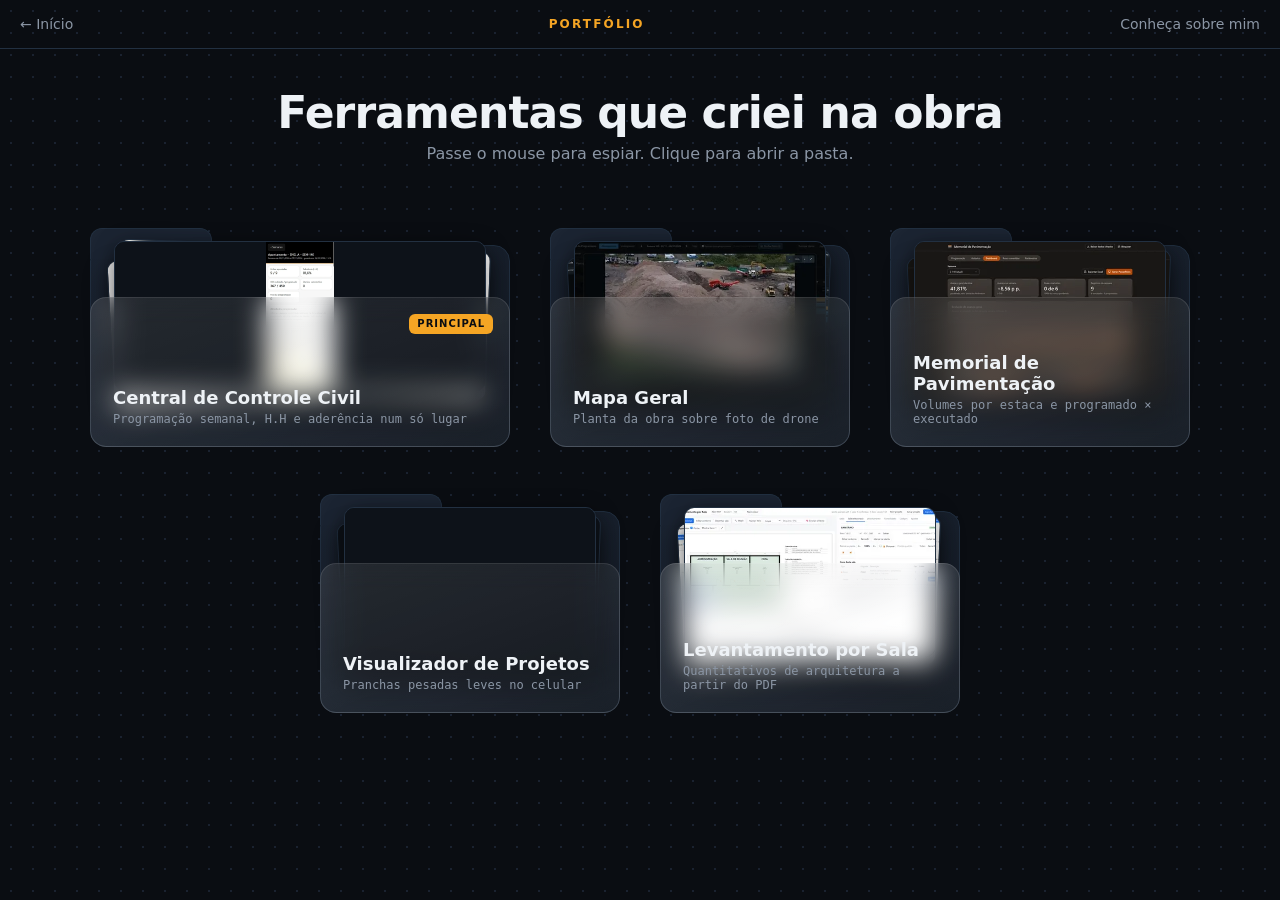
==== portfolio.html @ d6983f3d "feat: site do portfólio" ====
<!DOCTYPE html>
<html lang="pt-BR">
<head>
<meta charset="utf-8">
<meta http-equiv="Content-Security-Policy" content="default-src 'self'; script-src 'self'; style-src 'self'; img-src 'self' data:; object-src 'none'; base-uri 'none'; form-action 'none'">
<meta name="viewport" content="width=device-width, initial-scale=1">
<title>Portfólio · Luiz Costa</title>
<meta name="description" content="Ferramentas que Luiz Costa criou na obra: Central de Controle Civil, Mapa Geral, Memorial de Pavimentação e mais.">
<meta property="og:image" content="img/og.jpg">
<meta property="og:image:width" content="1200">
<meta property="og:image:height" content="630">
<link rel="icon" href="favicon.svg" type="image/svg+xml">
<link rel="stylesheet" href="css/base.css">
<link rel="stylesheet" href="css/portfolio.css">
</head>
<body>
<header class="top"><a href="index.html">← Início</a><span class="k">Portfólio</span><a href="sobre.html">Conheça sobre mim</a></header>
<main>
  <section class="intro">
    <h1>Ferramentas que criei na obra</h1>
    <p>Passe o mouse para espiar. Clique para abrir a pasta.</p>
  </section>
  <div class="grid" id="grid"></div>
</main>

<div class="open" id="open" role="dialog" aria-modal="true" aria-labelledby="ot">
  <div class="wrap">
    <button type="button" class="close" id="fechar">Fechar ✕</button>
    <div class="fan" id="fan" role="group" aria-roledescription="carrossel"></div>
    <div class="nav"><button type="button" id="prev" aria-label="Imagem anterior">‹</button><div class="cap" aria-live="polite" id="cap"></div><button type="button" id="next" aria-label="Próxima imagem">›</button></div>
    <div class="feats" id="feats"></div>
    <p class="credito" id="credito"></p>
  </div>
</div>

<script type="module" src="js/pastas.js"></script>
</body>
</html>
---- css/base.css ----
:root{--bg:#0a0d12;--fg:#eef2f6;--mut:#8b96a5;--card:#121821;--line:#223041;--acc:#f5a524}
*{box-sizing:border-box;margin:0}
body{background:var(--bg);color:var(--fg);font-family:"Segoe UI",system-ui,sans-serif}
a{color:inherit}
.k{font:600 12px/1 system-ui;letter-spacing:.18em;color:var(--acc);text-transform:uppercase}
a:focus-visible,button:focus-visible{outline:2px solid var(--acc);outline-offset:3px}
.top{display:flex;align-items:center;justify-content:space-between;gap:16px;padding:16px 20px;border-bottom:1px solid var(--line)}
.top a{text-decoration:none;color:var(--mut);font-size:14px}
.top a:hover{color:var(--fg)}
@media (prefers-reduced-motion:reduce){*,*::before,*::after{animation:none!important;transition:none!important;scroll-behavior:auto!important}}
---- css/portfolio.css ----
body{min-height:100vh;background-image:radial-gradient(#1a2230 1px,transparent 1px);background-size:22px 22px}
h1{font-size:clamp(28px,4vw,44px);letter-spacing:-.02em;margin:8px 0 6px}
.intro{text-align:center;padding:30px 20px 34px}
.intro p{color:var(--mut)}
.grid{display:flex;flex-wrap:wrap;gap:46px 40px;justify-content:center;padding:30px 32px 80px;max-width:1300px;margin:auto}

/* pasta */
.folder{position:relative;width:300px;max-width:100%;height:220px;cursor:pointer;perspective:900px;border:0;background:none;color:inherit;font:inherit;text-align:left;padding:0;display:block;
        opacity:0;transform:translateY(24px);animation:rise .7s cubic-bezier(.2,.7,.2,1) forwards}
@keyframes rise{to{opacity:1;transform:none}}
.folder.big{width:420px}
.back{position:absolute;inset:18px 0 0 0;border-radius:16px;background:linear-gradient(160deg,#1c2533,#121821);border:1px solid var(--line)}
.back::before{content:"";position:absolute;left:-1px;top:-18px;width:120px;height:30px;border-radius:12px 12px 0 0;background:#1c2533;border:1px solid var(--line);border-bottom:0}
.file{position:absolute;left:24px;right:24px;top:30px;height:150px;border-radius:10px;background:var(--card);border:1px solid var(--line);overflow:hidden;
      transition:transform .55s cubic-bezier(.2,.8,.2,1);transform-origin:50% 100%;box-shadow:0 8px 24px rgba(0,0,0,.4)}
.file img,.shot img{width:100%;height:100%;display:block;object-fit:cover;object-position:top}
.file img.ret,.shot img.ret{object-fit:contain;object-position:center;background:#0d1219}
.folder>:nth-child(2){transform:translateY(-6px) rotate(-3deg)}
.folder>:nth-child(3){transform:translateY(-12px) rotate(2deg)}
.folder>:nth-child(4){transform:translateY(-16px)}
.front{position:absolute;left:0;right:0;bottom:0;height:150px;border-radius:16px;padding:20px 22px;
       background:linear-gradient(160deg,rgba(255,255,255,.10),rgba(255,255,255,.03));backdrop-filter:blur(14px);-webkit-backdrop-filter:blur(14px);
       border:1px solid rgba(255,255,255,.12);display:flex;flex-direction:column;justify-content:flex-end;
       transform-origin:50% 100%;transition:transform .5s cubic-bezier(.2,.8,.2,1)}
.front b{font-size:18px;font-weight:600}
.front small{color:var(--mut);font:12px ui-monospace,Consolas,monospace;margin-top:4px}
.front .tag{position:absolute;top:16px;right:16px;font:600 10px/1 system-ui;letter-spacing:.1em;color:var(--bg);background:var(--acc);padding:5px 8px;border-radius:6px}
.folder:hover .front,.folder:focus-visible .front{transform:rotateX(-14deg)}
.folder:hover>:nth-child(2),.folder:focus-visible>:nth-child(2){transform:translate(-26px,-44px) rotate(-9deg)}
.folder:hover>:nth-child(3),.folder:focus-visible>:nth-child(3){transform:translate(0,-56px) rotate(1deg)}
.folder:hover>:nth-child(4),.folder:focus-visible>:nth-child(4){transform:translate(26px,-40px) rotate(8deg)}
.folder:focus-visible{outline:2px solid var(--acc);outline-offset:8px;border-radius:16px}

/* pasta aberta (sem blur em tela cheia) */
.open{position:fixed;inset:0;z-index:5;background:rgba(6,8,12,.94);overflow:auto;overflow-x:hidden;overscroll-behavior:contain;display:none;opacity:0;transition:opacity .25s}
.open.on{opacity:1;display:block}
.open .wrap{max-width:1100px;margin:auto;padding:28px 28px 60px}
.open .close{position:sticky;top:0;z-index:30;float:right;background:var(--card);color:var(--fg);border:1px solid var(--line);border-radius:8px;padding:8px 14px;cursor:pointer;font:inherit}
.fan{position:relative;height:520px;margin-top:20px;perspective:1300px;touch-action:pan-y;cursor:grab;user-select:none}
.fan.drag{cursor:grabbing}
.fan .shot{position:absolute;left:50%;bottom:160px;width:min(540px,72vw);aspect-ratio:300/173;border-radius:12px;overflow:hidden;background:var(--card);border:1px solid var(--line);
           box-shadow:0 18px 40px rgba(0,0,0,.5);transform:translate(-50%,140px) scale(.5);opacity:0;will-change:transform,opacity;
           transition:transform .7s cubic-bezier(.22,1,.36,1),opacity .35s ease-out}
.fan.drag .shot{transition:none}
.shot img{pointer-events:none}
.nav{display:flex;align-items:center;justify-content:center;gap:16px;margin-top:18px}
.nav button{width:40px;height:40px;border-radius:50%;border:1px solid var(--line);background:var(--card);color:var(--fg);cursor:pointer;font-size:18px}
.nav button:disabled{opacity:.3;cursor:default}
.cap{min-width:min(260px,60vw);text-align:center}
.cap b{display:block;font-size:15px}
.cap small{color:var(--mut);font:12px ui-monospace,Consolas,monospace}
.fan .fback{position:absolute;left:50%;bottom:0;transform:translateX(-50%);width:min(680px,90vw);height:calc(202px/var(--k,1));opacity:0;
            border-radius:calc(16px/var(--k,1));background:linear-gradient(160deg,#1c2533,#121821);border:calc(1px/var(--k,1)) solid var(--line)}
.fan .fback::before{content:"";position:absolute;left:calc(-1px/var(--k,1));top:calc(-18px/var(--k,1));width:calc(120px/var(--k,1));height:calc(30px/var(--k,1));
            border-radius:calc(12px/var(--k,1)) calc(12px/var(--k,1)) 0 0;background:#1c2533;border:inherit;border-bottom:0}
.fan .lip{position:absolute;left:50%;bottom:0;transform:translateX(-50%);width:min(680px,90vw);height:120px;pointer-events:none;border-radius:18px;z-index:3;
          background:linear-gradient(160deg,#252e3b,#171d27);border:1px solid rgba(255,255,255,.14);
          display:flex;flex-direction:column;justify-content:center;padding:0 30px}
.lip b{font-size:26px}
.lip span{color:var(--mut);margin-top:6px}
.feats{display:grid;grid-template-columns:repeat(auto-fit,minmax(min(240px,100%),1fr));gap:14px;margin-top:34px;opacity:0;transform:translateY(16px);transition:opacity .5s .4s,transform .5s .4s cubic-bezier(.22,1,.36,1)}
.open.on .feats{opacity:1;transform:none}
.feat{border:1px solid var(--line);background:var(--card);border-radius:12px;padding:16px 18px}
.feat b{display:block;margin-bottom:6px;font-size:15px}
.feat p{color:var(--mut);font-size:14px;line-height:1.45}
.feat i{display:inline-block;width:8px;height:8px;border-radius:2px;background:var(--acc);margin-right:8px}
.credito{margin-top:18px;color:var(--mut);font-size:12px}
.credito:empty{display:none}
@media (max-width:600px){.fan{height:430px}.lip b{font-size:20px}.lip{padding:0 18px}.folder.big{width:300px}}
@media (prefers-reduced-motion:reduce){.folder{opacity:1;transform:none}}
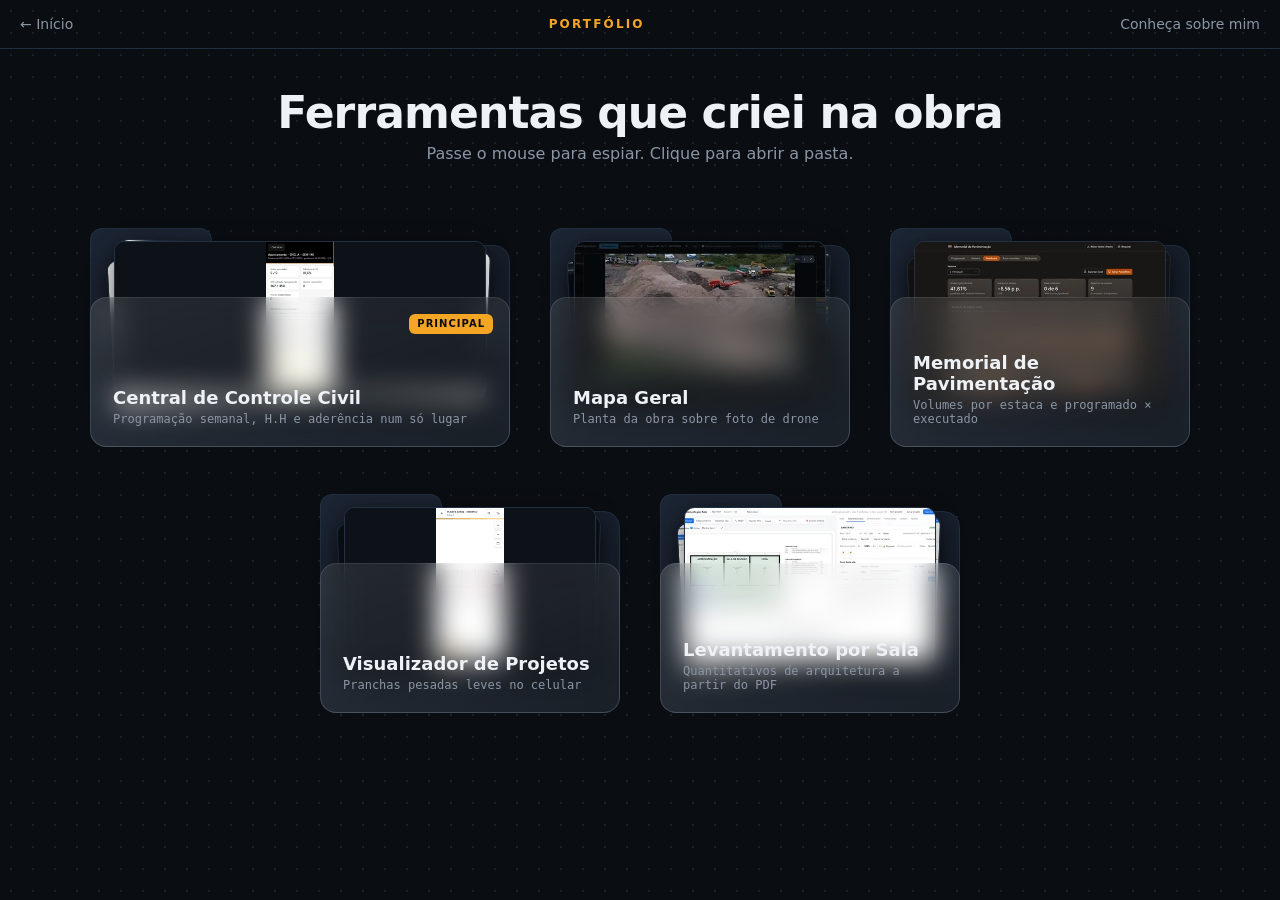
==== commit d2596564: "fix: auditorias de segurança, design e Lighthouse - og:image absoluto, og:url, og:locale e canonical" ====
--- a/portfolio.html
+++ b/portfolio.html
@@ -4,9 +4,16 @@
 <meta charset="utf-8">
 <meta http-equiv="Content-Security-Policy" content="default-src 'self'; script-src 'self'; style-src 'self'; img-src 'self' data:; object-src 'none'; base-uri 'none'; form-action 'none'">
 <meta name="viewport" content="width=device-width, initial-scale=1">
+<meta name="theme-color" content="#0a0d12">
 <title>Portfólio · Luiz Costa</title>
 <meta name="description" content="Ferramentas que Luiz Costa criou na obra: Central de Controle Civil, Mapa Geral, Memorial de Pavimentação e mais.">
-<meta property="og:image" content="img/og.jpg">
+<meta property="og:title" content="Portfólio · Luiz Costa">
+<meta property="og:description" content="Ferramentas que Luiz Costa criou na obra: Central de Controle Civil, Mapa Geral, Memorial de Pavimentação e mais.">
+<meta property="og:type" content="website">
+<meta property="og:url" content="https://luizcostaparker-creator.github.io/portfolio/portfolio.html">
+<meta property="og:locale" content="pt_BR">
+<link rel="canonical" href="https://luizcostaparker-creator.github.io/portfolio/portfolio.html">
+<meta property="og:image" content="https://luizcostaparker-creator.github.io/portfolio/img/og.jpg">
 <meta property="og:image:width" content="1200">
 <meta property="og:image:height" content="630">
 <link rel="icon" href="favicon.svg" type="image/svg+xml">
--- a/css/base.css
+++ b/css/base.css
@@ -1,4 +1,4 @@
-:root{--bg:#0a0d12;--fg:#eef2f6;--mut:#8b96a5;--card:#121821;--line:#223041;--acc:#f5a524}
+:root{color-scheme:dark;--bg:#0a0d12;--fg:#eef2f6;--mut:#8b96a5;--card:#121821;--line:#223041;--acc:#f5a524}
 *{box-sizing:border-box;margin:0}
 body{background:var(--bg);color:var(--fg);font-family:"Segoe UI",system-ui,sans-serif}
 a{color:inherit}
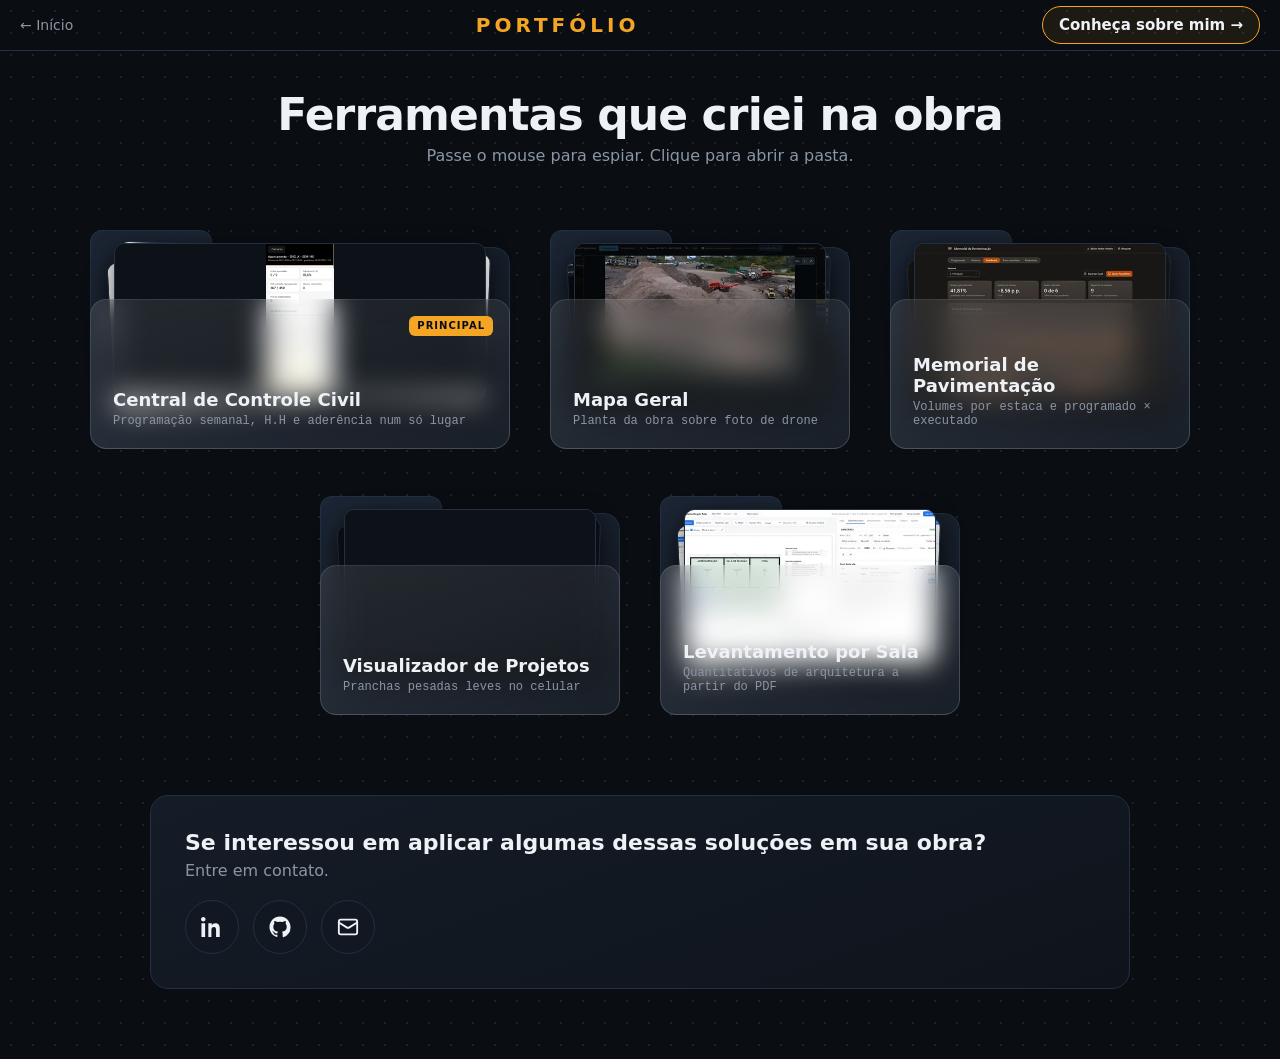
==== commit 90cf7cba: "feat: melhorias nas páginas e correção do pulo do carrossel - Inicial: botões em âmbar com sombra pa" ====
--- a/portfolio.html
+++ b/portfolio.html
@@ -21,22 +21,31 @@
 <link rel="stylesheet" href="css/portfolio.css">
 </head>
 <body>
-<header class="top"><a href="index.html">← Início</a><span class="k">Portfólio</span><a href="sobre.html">Conheça sobre mim</a></header>
+<header class="top"><a href="index.html">← Início</a><span class="k">Portfólio</span><a class="ir" href="sobre.html">Conheça sobre mim →</a></header>
 <main>
   <section class="intro">
     <h1>Ferramentas que criei na obra</h1>
     <p>Passe o mouse para espiar. Clique para abrir a pasta.</p>
   </section>
   <div class="grid" id="grid"></div>
+  <section class="contact convite">
+    <div><h2>Se interessou em aplicar algumas dessas soluções em sua obra?</h2><p>Entre em contato.</p></div>
+    <nav class="soc" aria-label="Contato">
+      <a class="in" href="https://www.linkedin.com/in/luiz-miguel-costa-santos-3752192b0" target="_blank" rel="noopener noreferrer" aria-label="LinkedIn"><svg viewBox="0 0 24 24" aria-hidden="true"><path d="M4.98 3.5C4.98 4.88 3.87 6 2.5 6S0 4.88 0 3.5 1.12 1 2.5 1s2.48 1.12 2.48 2.5zM.5 8h4v15h-4V8zm7.5 0h3.8v2.05h.05c.53-1 1.84-2.05 3.79-2.05 4.05 0 4.8 2.67 4.8 6.13V23h-4v-7.1c0-1.7-.03-3.88-2.36-3.88-2.37 0-2.73 1.85-2.73 3.76V23H8V8z"/></svg><span>LinkedIn</span></a>
+      <a class="gh" href="https://github.com/luizcostaparker-creator" target="_blank" rel="noopener noreferrer" aria-label="GitHub"><svg viewBox="0 0 24 24" aria-hidden="true"><path d="M12 .5C5.65.5.5 5.65.5 12c0 5.08 3.29 9.39 7.86 10.91.58.11.79-.25.79-.56v-2c-3.2.7-3.87-1.37-3.87-1.37-.52-1.33-1.28-1.69-1.28-1.69-1.04-.71.08-.7.08-.7 1.15.08 1.76 1.18 1.76 1.18 1.03 1.76 2.69 1.25 3.35.96.1-.75.4-1.25.73-1.54-2.55-.29-5.24-1.28-5.24-5.69 0-1.26.45-2.29 1.18-3.1-.12-.29-.51-1.46.11-3.05 0 0 .97-.31 3.17 1.18a11 11 0 0 1 5.77 0c2.2-1.49 3.17-1.18 3.17-1.18.63 1.59.23 2.76.11 3.05.74.81 1.18 1.84 1.18 3.1 0 4.42-2.69 5.39-5.25 5.68.41.36.78 1.06.78 2.14v3.17c0 .31.21.68.8.56A11.5 11.5 0 0 0 23.5 12C23.5 5.65 18.35.5 12 .5z"/></svg><span>GitHub</span></a>
+      <a class="em" href="mailto:luizmiguelcs04@gmail.com" aria-label="E-mail"><svg viewBox="0 0 24 24" aria-hidden="true" stroke="currentColor" stroke-width="2" stroke-linecap="round" stroke-linejoin="round"><rect x="2" y="4" width="20" height="16" rx="2"/><path d="m22 7-8.97 5.7a1.94 1.94 0 0 1-2.06 0L2 7"/></svg><span>E-mail</span></a>
+    </nav>
+  </section>
 </main>
 
 <div class="open" id="open" role="dialog" aria-modal="true" aria-labelledby="ot">
   <div class="wrap">
     <button type="button" class="close" id="fechar">Fechar ✕</button>
     <div class="fan" id="fan" role="group" aria-roledescription="carrossel"></div>
-    <div class="nav"><button type="button" id="prev" aria-label="Imagem anterior">‹</button><div class="cap" aria-live="polite" id="cap"></div><button type="button" id="next" aria-label="Próxima imagem">›</button></div>
+    <div class="nav"><button type="button" id="prev" aria-label="Imagem anterior">‹</button><div class="cap" aria-live="polite" id="cap"></div><button type="button" id="next" aria-label="Próxima imagem">›</button><button type="button" id="ampliar" class="amp" aria-label="Ampliar imagem">⤢</button></div>
     <div class="feats" id="feats"></div>
     <p class="credito" id="credito"></p>
+    <button type="button" class="zoom" id="zoom" aria-label="Fechar imagem ampliada" hidden><img alt=""></button>
   </div>
 </div>
 
--- a/css/base.css
+++ b/css/base.css
@@ -7,4 +7,22 @@
 .top{display:flex;align-items:center;justify-content:space-between;gap:16px;padding:16px 20px;border-bottom:1px solid var(--line)}
 .top a{text-decoration:none;color:var(--mut);font-size:14px}
 .top a:hover{color:var(--fg)}
+/* título da barra maior sem mudar a altura da barra (margem negativa) */
+.top .k{font-size:20px;letter-spacing:.2em;margin-block:-6px}
+.top a.ir{color:var(--fg);font-weight:600;font-size:15px;padding:9px 16px;border:1.5px solid var(--acc);border-radius:999px;margin-block:-10px;background:rgba(245,165,36,.08)}
+.top a.ir:hover{background:var(--acc);color:var(--bg)}
+/* contato (compartilhado pelas páginas) */
+.contact{border:1px solid var(--line);border-radius:18px;padding:34px;background:linear-gradient(160deg,#151c27,#0f141c);display:flex;justify-content:space-between;align-items:center;gap:20px;flex-wrap:wrap}
+.contact h2{margin:0}
+.contact p{color:var(--mut);margin-top:6px}
+.soc{display:flex;gap:14px}
+.soc a{position:relative;width:54px;height:54px;border-radius:50%;display:grid;place-items:center;color:var(--fg);border:1px solid var(--line);background:var(--card);transition:transform .25s cubic-bezier(.22,1,.36,1),background .25s,border-color .25s,color .25s}
+.soc a svg{width:22px;height:22px;fill:currentColor}
+.soc a.em svg{fill:none}
+.soc a:hover,.soc a:focus-visible{color:#fff;transform:translateY(-4px)}
+.soc .in:hover,.soc .in:focus-visible{background:#0a66c2;border-color:#0a66c2}
+.soc .gh:hover,.soc .gh:focus-visible{background:#6e7681;border-color:#6e7681}
+.soc .em:hover,.soc .em:focus-visible{background:var(--acc);border-color:var(--acc);color:var(--bg)}
+.soc a span{position:absolute;top:calc(100% + 8px);font-size:12px;color:var(--mut);opacity:0;transform:translateY(-4px);transition:opacity .2s,transform .2s;pointer-events:none}
+.soc a:hover span,.soc a:focus-visible span{opacity:1;transform:none}
 @media (prefers-reduced-motion:reduce){*,*::before,*::after{animation:none!important;transition:none!important;scroll-behavior:auto!important}}
--- a/css/portfolio.css
+++ b/css/portfolio.css
@@ -43,9 +43,18 @@
            transition:transform .7s cubic-bezier(.22,1,.36,1),opacity .35s ease-out}
 .fan.drag .shot{transition:none}
 .shot img{pointer-events:none}
+.fan .shot{cursor:zoom-in}
+.fan.drag .shot{cursor:grabbing}
 .nav{display:flex;align-items:center;justify-content:center;gap:16px;margin-top:18px}
 .nav button{width:40px;height:40px;border-radius:50%;border:1px solid var(--line);background:var(--card);color:var(--fg);cursor:pointer;font-size:18px}
 .nav button:disabled{opacity:.3;cursor:default}
+.nav .amp{font-size:16px}
+/* imagem ampliada: cobre a tela, toque/Esc fecha */
+.zoom{position:fixed;inset:0;z-index:40;border:0;padding:3vh 3vw;background:rgba(6,8,12,.92);display:grid;place-items:center;cursor:zoom-out;opacity:0;transition:opacity .2s}
+.zoom[hidden]{display:none}
+.zoom.on{opacity:1}
+.zoom img{max-width:100%;max-height:94vh;width:auto;height:auto;border-radius:10px;border:1px solid var(--line);box-shadow:0 30px 80px rgba(0,0,0,.6);transform:scale(.96);transition:transform .25s cubic-bezier(.22,1,.36,1)}
+.zoom.on img{transform:none}
 .cap{min-width:min(260px,60vw);text-align:center}
 .cap b{display:block;font-size:15px}
 .cap small{color:var(--mut);font:12px ui-monospace,Consolas,monospace}
@@ -55,7 +64,7 @@
             border-radius:calc(12px/var(--k,1)) calc(12px/var(--k,1)) 0 0;background:#1c2533;border:inherit;border-bottom:0}
 .fan .lip{position:absolute;left:50%;bottom:0;transform:translateX(-50%);width:min(680px,90vw);height:120px;pointer-events:none;border-radius:18px;z-index:3;
           background:linear-gradient(160deg,#252e3b,#171d27);border:1px solid rgba(255,255,255,.14);
-          display:flex;flex-direction:column;justify-content:center;padding:0 30px}
+          display:flex;flex-direction:column;justify-content:center;align-items:center;text-align:center;padding:0 30px}
 .lip b{font-size:26px}
 .lip span{color:var(--mut);margin-top:6px}
 .feats{display:grid;grid-template-columns:repeat(auto-fit,minmax(min(240px,100%),1fr));gap:14px;margin-top:34px;opacity:0;transform:translateY(16px);transition:opacity .5s .4s,transform .5s .4s cubic-bezier(.22,1,.36,1)}
@@ -66,5 +75,7 @@
 .feat i{display:inline-block;width:8px;height:8px;border-radius:2px;background:var(--acc);margin-right:8px}
 .credito{margin-top:18px;color:var(--mut);font-size:12px}
 .credito:empty{display:none}
+.convite{max-width:980px;margin:0 auto 70px;width:calc(100% - 40px)}
+.convite h2{font-size:22px}
 @media (max-width:600px){.fan{height:430px}.lip b{font-size:20px}.lip{padding:0 18px}.folder.big{width:300px}}
 @media (prefers-reduced-motion:reduce){.folder{opacity:1;transform:none}}
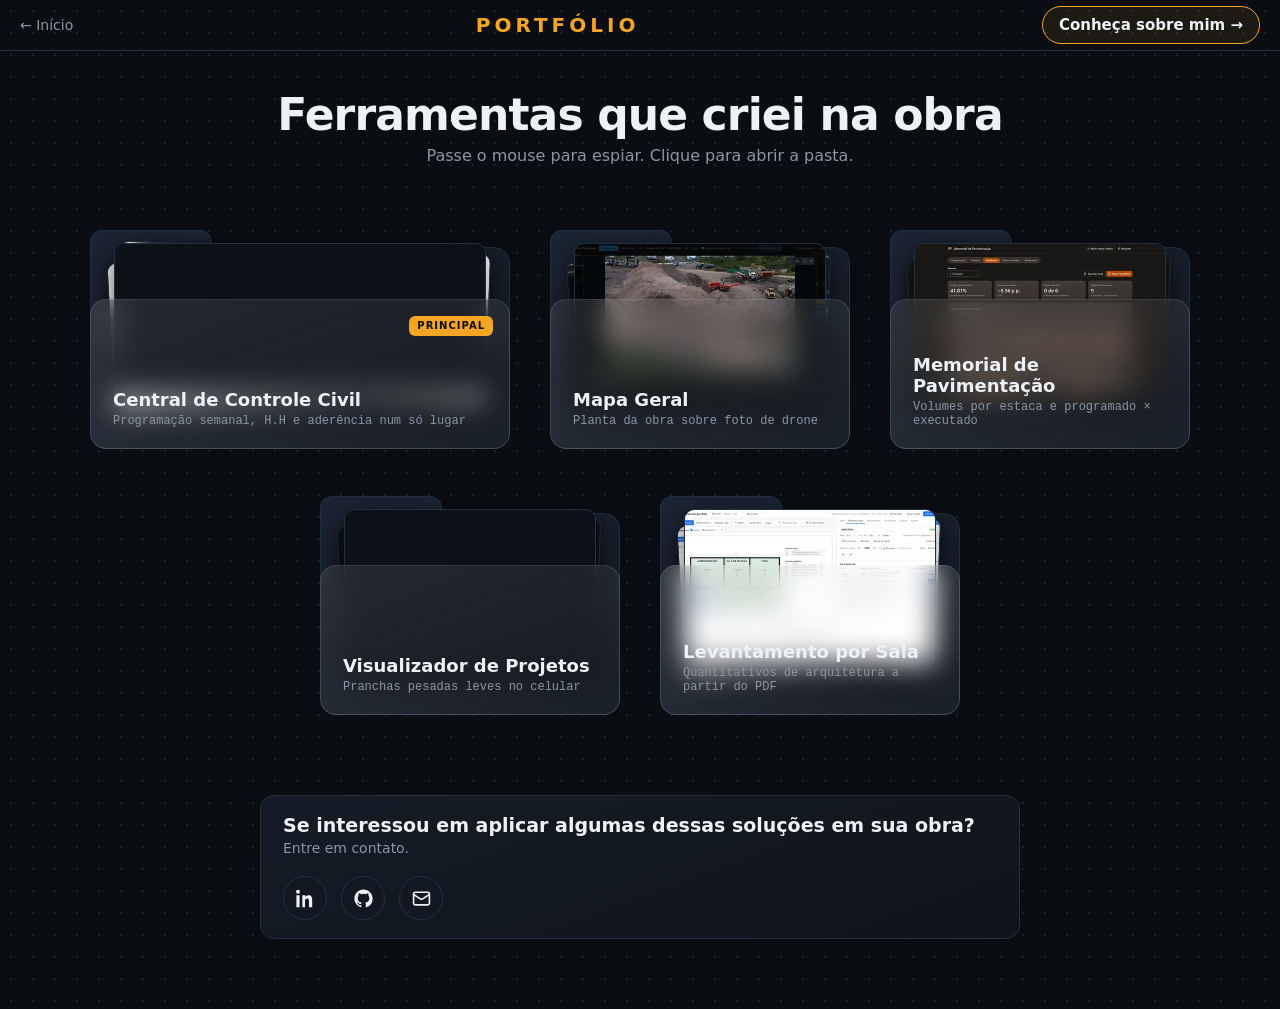
==== commit 155c9a8f: "feat: página inicial em escada - Escada de telas dos projetos à esquerda (rolar/arrastar/setas; pass" ====
--- a/portfolio.html
+++ b/portfolio.html
@@ -17,8 +17,8 @@
 <meta property="og:image:width" content="1200">
 <meta property="og:image:height" content="630">
 <link rel="icon" href="favicon.svg" type="image/svg+xml">
-<link rel="stylesheet" href="css/base.css">
-<link rel="stylesheet" href="css/portfolio.css">
+<link rel="stylesheet" href="css/base.css?v=2">
+<link rel="stylesheet" href="css/portfolio.css?v=2">
 </head>
 <body>
 <header class="top"><a href="index.html">← Início</a><span class="k">Portfólio</span><a class="ir" href="sobre.html">Conheça sobre mim →</a></header>
@@ -49,6 +49,6 @@
   </div>
 </div>
 
-<script type="module" src="js/pastas.js"></script>
+<script type="module" src="js/pastas.js?v=2"></script>
 </body>
 </html>
--- a/css/base.css
+++ b/css/base.css
@@ -12,12 +12,12 @@
 .top a.ir{color:var(--fg);font-weight:600;font-size:15px;padding:9px 16px;border:1.5px solid var(--acc);border-radius:999px;margin-block:-10px;background:rgba(245,165,36,.08)}
 .top a.ir:hover{background:var(--acc);color:var(--bg)}
 /* contato (compartilhado pelas páginas) */
-.contact{border:1px solid var(--line);border-radius:18px;padding:34px;background:linear-gradient(160deg,#151c27,#0f141c);display:flex;justify-content:space-between;align-items:center;gap:20px;flex-wrap:wrap}
-.contact h2{margin:0}
-.contact p{color:var(--mut);margin-top:6px}
+.contact{border:1px solid var(--line);border-radius:14px;padding:18px 22px;background:linear-gradient(160deg,#151c27,#0f141c);display:flex;justify-content:space-between;align-items:center;gap:20px;flex-wrap:wrap}
+.contact h2{margin:0;font-size:19px}
+.contact p{color:var(--mut);margin-top:4px;font-size:14px}
 .soc{display:flex;gap:14px}
-.soc a{position:relative;width:54px;height:54px;border-radius:50%;display:grid;place-items:center;color:var(--fg);border:1px solid var(--line);background:var(--card);transition:transform .25s cubic-bezier(.22,1,.36,1),background .25s,border-color .25s,color .25s}
-.soc a svg{width:22px;height:22px;fill:currentColor}
+.soc a{position:relative;width:44px;height:44px;border-radius:50%;display:grid;place-items:center;color:var(--fg);border:1px solid var(--line);background:var(--card);transition:transform .25s cubic-bezier(.22,1,.36,1),background .25s,border-color .25s,color .25s}
+.soc a svg{width:19px;height:19px;fill:currentColor}
 .soc a.em svg{fill:none}
 .soc a:hover,.soc a:focus-visible{color:#fff;transform:translateY(-4px)}
 .soc .in:hover,.soc .in:focus-visible{background:#0a66c2;border-color:#0a66c2}
--- a/css/portfolio.css
+++ b/css/portfolio.css
@@ -75,7 +75,7 @@
 .feat i{display:inline-block;width:8px;height:8px;border-radius:2px;background:var(--acc);margin-right:8px}
 .credito{margin-top:18px;color:var(--mut);font-size:12px}
 .credito:empty{display:none}
-.convite{max-width:980px;margin:0 auto 70px;width:calc(100% - 40px)}
-.convite h2{font-size:22px}
+.convite{max-width:760px;margin:0 auto 70px;width:calc(100% - 40px)}
+
 @media (max-width:600px){.fan{height:430px}.lip b{font-size:20px}.lip{padding:0 18px}.folder.big{width:300px}}
 @media (prefers-reduced-motion:reduce){.folder{opacity:1;transform:none}}
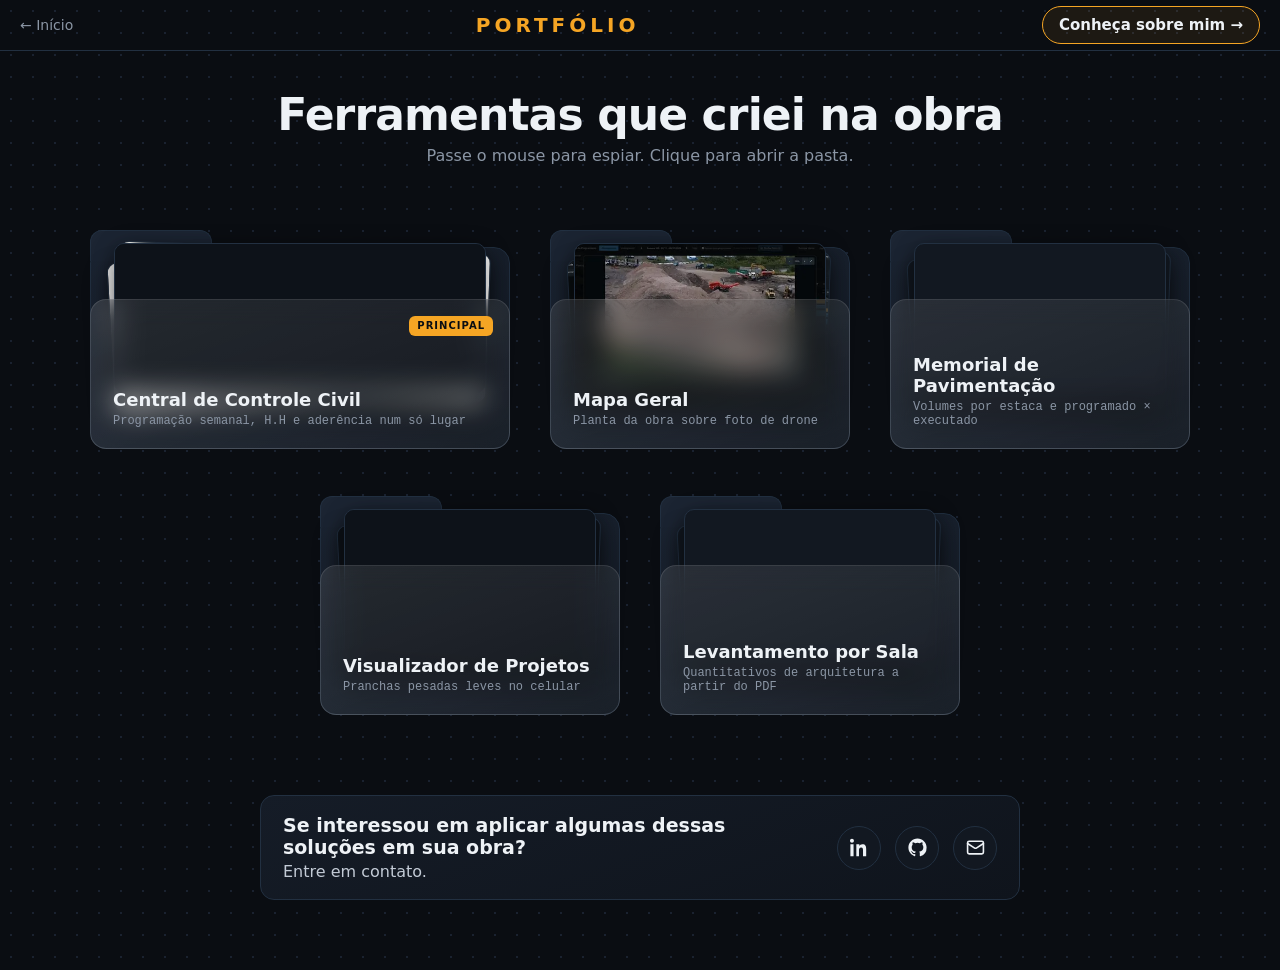
==== commit f12238e5: "fix: celular — barra do topo numa linha, escada mais fluida, contato em linha - Barra do topo sem qu" ====
--- a/portfolio.html
+++ b/portfolio.html
@@ -17,8 +17,8 @@
 <meta property="og:image:width" content="1200">
 <meta property="og:image:height" content="630">
 <link rel="icon" href="favicon.svg" type="image/svg+xml">
-<link rel="stylesheet" href="css/base.css?v=2">
-<link rel="stylesheet" href="css/portfolio.css?v=2">
+<link rel="stylesheet" href="css/base.css?v=3">
+<link rel="stylesheet" href="css/portfolio.css?v=3">
 </head>
 <body>
 <header class="top"><a href="index.html">← Início</a><span class="k">Portfólio</span><a class="ir" href="sobre.html">Conheça sobre mim →</a></header>
--- a/css/base.css
+++ b/css/base.css
@@ -12,7 +12,9 @@
 .top a.ir{color:var(--fg);font-weight:600;font-size:15px;padding:9px 16px;border:1.5px solid var(--acc);border-radius:999px;margin-block:-10px;background:rgba(245,165,36,.08)}
 .top a.ir:hover{background:var(--acc);color:var(--bg)}
 /* contato (compartilhado pelas páginas) */
-.contact{border:1px solid var(--line);border-radius:14px;padding:18px 22px;background:linear-gradient(160deg,#151c27,#0f141c);display:flex;justify-content:space-between;align-items:center;gap:20px;flex-wrap:wrap}
+.contact{border:1px solid var(--line);border-radius:14px;padding:18px 22px;background:linear-gradient(160deg,#151c27,#0f141c);display:flex;justify-content:space-between;align-items:center;gap:20px}
+.contact>div{flex:1;min-width:0}
+.contact .soc{flex:none}
 .contact h2{margin:0;font-size:19px}
 .contact p{color:var(--mut);margin-top:4px;font-size:14px}
 .soc{display:flex;gap:14px}
@@ -25,4 +27,17 @@
 .soc .em:hover,.soc .em:focus-visible{background:var(--acc);border-color:var(--acc);color:var(--bg)}
 .soc a span{position:absolute;top:calc(100% + 8px);font-size:12px;color:var(--mut);opacity:0;transform:translateY(-4px);transition:opacity .2s,transform .2s;pointer-events:none}
 .soc a:hover span,.soc a:focus-visible span{opacity:1;transform:none}
+/* celular: barra do topo numa linha só; card de contato com os ícones na mesma linha do texto */
+@media (max-width:600px){
+  .top{gap:8px;padding:12px 14px}
+  .top a{white-space:nowrap;font-size:13px}
+  .top a.ir{padding:7px 11px;font-size:13px}
+  .top .k{font-size:13px;letter-spacing:.12em;white-space:nowrap;overflow:hidden;text-overflow:ellipsis;min-width:0;margin-block:0}
+  .contact{gap:12px;padding:14px 16px}
+  .contact h2{font-size:15px}
+  .contact p{font-size:13px}
+  .soc{gap:8px}
+  .soc a{width:38px;height:38px}
+  .soc a svg{width:17px;height:17px}
+}
 @media (prefers-reduced-motion:reduce){*,*::before,*::after{animation:none!important;transition:none!important;scroll-behavior:auto!important}}
--- a/css/portfolio.css
+++ b/css/portfolio.css
@@ -76,6 +76,8 @@
 .credito{margin-top:18px;color:var(--mut);font-size:12px}
 .credito:empty{display:none}
 .convite{max-width:760px;margin:0 auto 70px;width:calc(100% - 40px)}
+.convite p{font-size:16px;color:#c3cbd6}
+@media (max-width:600px){.convite p{font-size:14px}}
 
 @media (max-width:600px){.fan{height:430px}.lip b{font-size:20px}.lip{padding:0 18px}.folder.big{width:300px}}
 @media (prefers-reduced-motion:reduce){.folder{opacity:1;transform:none}}
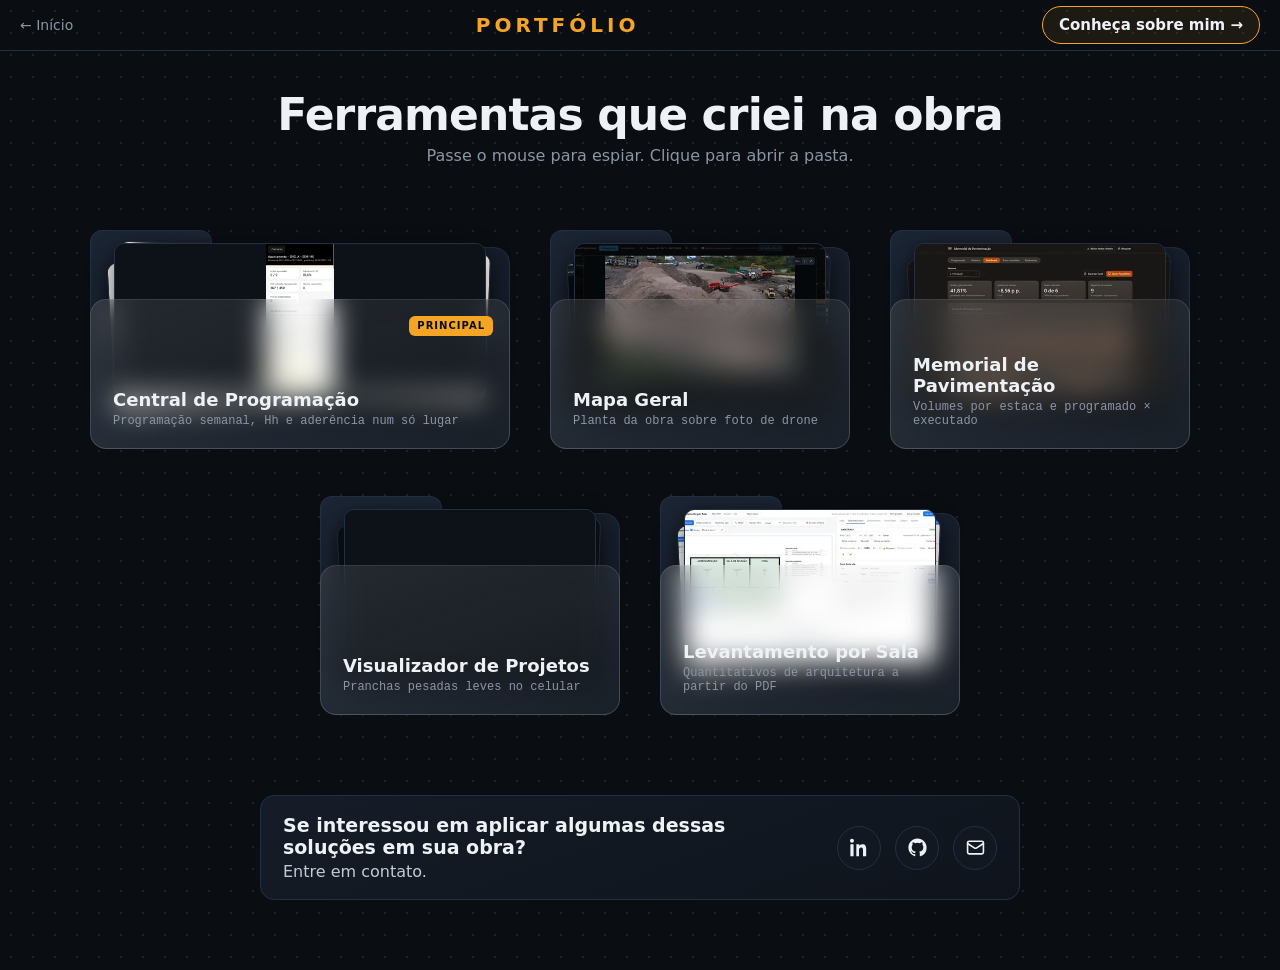
==== commit 7e0f4d35: "feat: padrão de pasta aberta com card do sistema, legenda ABNT e estudo de caso - Card do topo com n" ====
--- a/portfolio.html
+++ b/portfolio.html
@@ -6,9 +6,9 @@
 <meta name="viewport" content="width=device-width, initial-scale=1">
 <meta name="theme-color" content="#0a0d12">
 <title>Portfólio · Luiz Costa</title>
-<meta name="description" content="Ferramentas que Luiz Costa criou na obra: Central de Controle Civil, Mapa Geral, Memorial de Pavimentação e mais.">
+<meta name="description" content="Ferramentas que Luiz Costa criou na obra: Central de Programação, Mapa Geral, Memorial de Pavimentação e mais.">
 <meta property="og:title" content="Portfólio · Luiz Costa">
-<meta property="og:description" content="Ferramentas que Luiz Costa criou na obra: Central de Controle Civil, Mapa Geral, Memorial de Pavimentação e mais.">
+<meta property="og:description" content="Ferramentas que Luiz Costa criou na obra: Central de Programação, Mapa Geral, Memorial de Pavimentação e mais.">
 <meta property="og:type" content="website">
 <meta property="og:url" content="https://luizcostaparker-creator.github.io/portfolio/portfolio.html">
 <meta property="og:locale" content="pt_BR">
@@ -18,7 +18,7 @@
 <meta property="og:image:height" content="630">
 <link rel="icon" href="favicon.svg" type="image/svg+xml">
 <link rel="stylesheet" href="css/base.css?v=3">
-<link rel="stylesheet" href="css/portfolio.css?v=3">
+<link rel="stylesheet" href="css/portfolio.css?v=4">
 </head>
 <body>
 <header class="top"><a href="index.html">← Início</a><span class="k">Portfólio</span><a class="ir" href="sobre.html">Conheça sobre mim →</a></header>
@@ -41,6 +41,7 @@
 <div class="open" id="open" role="dialog" aria-modal="true" aria-labelledby="ot">
   <div class="wrap">
     <button type="button" class="close" id="fechar">Fechar ✕</button>
+    <section class="sistema" id="sis"><span class="k" id="sisk"></span><h2 id="ot"></h2><p id="sisp"></p></section>
     <div class="fan" id="fan" role="group" aria-roledescription="carrossel"></div>
     <div class="nav"><button type="button" id="prev" aria-label="Imagem anterior">‹</button><div class="cap" aria-live="polite" id="cap"></div><button type="button" id="next" aria-label="Próxima imagem">›</button><button type="button" id="ampliar" class="amp" aria-label="Ampliar imagem">⤢</button></div>
     <div class="feats" id="feats"></div>
@@ -49,6 +50,6 @@
   </div>
 </div>
 
-<script type="module" src="js/pastas.js?v=2"></script>
+<script type="module" src="js/pastas.js?v=3"></script>
 </body>
 </html>
--- a/css/portfolio.css
+++ b/css/portfolio.css
@@ -36,9 +36,9 @@
 .open.on{opacity:1;display:block}
 .open .wrap{max-width:1100px;margin:auto;padding:28px 28px 60px}
 .open .close{position:sticky;top:0;z-index:30;float:right;background:var(--card);color:var(--fg);border:1px solid var(--line);border-radius:8px;padding:8px 14px;cursor:pointer;font:inherit}
-.fan{position:relative;height:520px;margin-top:20px;perspective:1300px;touch-action:pan-y;cursor:grab;user-select:none}
+.fan{position:relative;height:550px;margin-top:20px;perspective:1300px;touch-action:pan-y;cursor:grab;user-select:none}
 .fan.drag{cursor:grabbing}
-.fan .shot{position:absolute;left:50%;bottom:160px;width:min(540px,72vw);aspect-ratio:300/173;border-radius:12px;overflow:hidden;background:var(--card);border:1px solid var(--line);
+.fan .shot{position:absolute;left:50%;bottom:190px;width:min(540px,72vw);aspect-ratio:300/173;border-radius:12px;overflow:hidden;background:var(--card);border:1px solid var(--line);
            box-shadow:0 18px 40px rgba(0,0,0,.5);transform:translate(-50%,140px) scale(.5);opacity:0;will-change:transform,opacity;
            transition:transform .7s cubic-bezier(.22,1,.36,1),opacity .35s ease-out}
 .fan.drag .shot{transition:none}
@@ -62,11 +62,12 @@
             border-radius:calc(16px/var(--k,1));background:linear-gradient(160deg,#1c2533,#121821);border:calc(1px/var(--k,1)) solid var(--line)}
 .fan .fback::before{content:"";position:absolute;left:calc(-1px/var(--k,1));top:calc(-18px/var(--k,1));width:calc(120px/var(--k,1));height:calc(30px/var(--k,1));
             border-radius:calc(12px/var(--k,1)) calc(12px/var(--k,1)) 0 0;background:#1c2533;border:inherit;border-bottom:0}
-.fan .lip{position:absolute;left:50%;bottom:0;transform:translateX(-50%);width:min(680px,90vw);height:120px;pointer-events:none;border-radius:18px;z-index:3;
+.fan .lip{position:absolute;left:50%;bottom:0;transform:translateX(-50%);width:min(680px,90vw);height:150px;pointer-events:none;border-radius:18px;z-index:3;
           background:linear-gradient(160deg,#252e3b,#171d27);border:1px solid rgba(255,255,255,.14);
           display:flex;flex-direction:column;justify-content:center;align-items:center;text-align:center;padding:0 30px}
-.lip b{font-size:26px}
-.lip span{color:var(--mut);margin-top:6px}
+.lip b{font-size:19px}
+.lip .ld{color:#c3cbd6;font-size:14px;line-height:1.45;margin-top:6px;max-width:560px;display:-webkit-box;-webkit-line-clamp:3;-webkit-box-orient:vertical;overflow:hidden}
+.lip small{color:var(--mut);font-size:11px;margin-top:6px}
 .feats{display:grid;grid-template-columns:repeat(auto-fit,minmax(min(240px,100%),1fr));gap:14px;margin-top:34px;opacity:0;transform:translateY(16px);transition:opacity .5s .4s,transform .5s .4s cubic-bezier(.22,1,.36,1)}
 .open.on .feats{opacity:1;transform:none}
 .feat{border:1px solid var(--line);background:var(--card);border-radius:12px;padding:16px 18px}
@@ -79,5 +80,62 @@
 .convite p{font-size:16px;color:#c3cbd6}
 @media (max-width:600px){.convite p{font-size:14px}}
 
-@media (max-width:600px){.fan{height:430px}.lip b{font-size:20px}.lip{padding:0 18px}.folder.big{width:300px}}
+@media (max-width:600px){.fan{height:390px}.fan .shot{bottom:200px}.fan .lip{height:180px}.lip b{font-size:16px}.lip .ld{font-size:13px;-webkit-line-clamp:5}.lip{padding:0 16px}.folder.big{width:300px}}
 @media (prefers-reduced-motion:reduce){.folder{opacity:1;transform:none}}
+
+/* card do sistema, no topo da pasta aberta */
+.sistema{clear:both;margin:14px auto 0;max-width:760px;text-align:center;border:1px solid var(--line);border-radius:16px;padding:18px 24px;background:linear-gradient(160deg,#151c27,#0f141c)}
+.sistema .k{font-size:11px;letter-spacing:.16em}
+.sistema h2{font-size:clamp(20px,3vw,28px);letter-spacing:.06em;text-transform:uppercase;margin-top:10px}
+.sistema p{color:#c3cbd6;margin-top:8px;line-height:1.55}
+.cap small{display:block}
+
+/* estudo de caso (no lugar dos cartões de funcionalidades) */
+.feats.com-estudo{display:block}
+.apres{margin-top:10px;border-top:1px solid var(--line);padding-top:30px}
+.ah .k{font-size:11px;letter-spacing:.16em}
+.ah h3{font-size:clamp(20px,2.6vw,28px);line-height:1.2;letter-spacing:-.01em;margin-top:10px;max-width:760px}
+.bloco{margin-top:30px}
+.bloco h4{display:flex;align-items:center;gap:10px;font-size:16px;letter-spacing:.02em}
+.bloco h4 i{font-style:normal;width:26px;height:26px;border-radius:50%;display:grid;place-items:center;background:var(--acc);color:var(--bg);font-size:13px;flex:none}
+.bloco>p{color:#c3cbd6;line-height:1.65;margin-top:10px;max-width:820px;font-size:15px}
+.bloco b{color:var(--fg)}
+.asis{display:grid;grid-template-columns:1fr 40px 1fr;gap:10px;margin-top:14px;align-items:stretch}
+.col{border-radius:14px;padding:16px 18px;border:1px solid var(--line);background:var(--card);display:flex;flex-direction:column}
+.col.antes{background:repeating-linear-gradient(135deg,#141a23 0 10px,#11161e 10px 20px)}
+.col.depois{border-color:rgba(245,165,36,.55);box-shadow:0 0 0 1px rgba(245,165,36,.15)}
+.cab small{display:block;font:600 11px ui-monospace,Consolas,monospace;letter-spacing:.14em;color:var(--mut)}
+.depois .cab small{color:var(--acc)}
+.cab b{display:block;font-size:17px;margin-top:3px}
+.col ol{margin:12px 0 0;padding-left:20px;color:#c3cbd6;font-size:14px;line-height:1.55;flex:1}
+.col li{margin-top:6px}
+.col li::marker{color:var(--mut)}
+.depois li::marker{color:var(--acc)}
+.pe{display:flex;flex-direction:column;gap:4px;margin-top:14px;padding-top:12px;border-top:1px dashed var(--line);font-size:13px;color:var(--mut)}
+.depois .pe{color:var(--fg)}
+.seta{display:grid;place-items:center;font-size:26px;color:var(--acc)}
+.linha{border:1px solid var(--line);border-radius:14px;padding:16px 18px;background:var(--card);margin-top:14px;max-width:760px}
+.dias{display:grid;gap:6px 4px;align-items:center;font-size:12px}
+.dias .d{color:var(--mut);text-align:center;font:600 11px ui-monospace,Consolas,monospace}
+.dias .rot{font:600 11px ui-monospace,Consolas,monospace;color:var(--mut)}
+.bar{height:28px;border-radius:6px;display:flex;align-items:center;padding:0 10px;font:600 12px system-ui;white-space:nowrap;overflow:hidden}
+.velha{background:repeating-linear-gradient(135deg,#3a2a12 0 8px,#2c2010 8px 16px);border:1px solid #6b4a14;color:#f7b955}
+.nova{background:var(--acc);color:var(--bg)}
+.ganhos{display:grid;grid-template-columns:repeat(auto-fit,minmax(170px,1fr));gap:10px;margin-top:14px}
+.ganhos div{border:1px solid var(--line);border-radius:12px;padding:12px 14px;background:#0f141c}
+.ganhos small{display:block;color:var(--mut);font:10px ui-monospace,Consolas,monospace;letter-spacing:.1em;text-transform:uppercase}
+.ganhos b{display:block;font-size:19px;color:var(--acc);margin-top:4px}
+.ganhos span{display:block;color:var(--mut);font-size:12px;margin-top:2px;line-height:1.4}
+.cic{display:grid;grid-template-columns:280px 1fr;gap:24px;align-items:center;margin-top:10px}
+.cic svg{width:100%;height:auto}
+.passos{list-style:none;padding:0;counter-reset:p;display:grid;gap:10px}
+.passos li{counter-increment:p;display:grid;grid-template-columns:30px 1fr;column-gap:10px;border:1px solid var(--line);border-radius:12px;padding:10px 12px;background:var(--card)}
+.passos li::before{content:counter(p);grid-row:span 2;width:26px;height:26px;border-radius:50%;display:grid;place-items:center;border:1.5px solid var(--acc);color:var(--acc);font:700 12px system-ui}
+.passos b{font-size:15px}
+.passos span{color:var(--mut);font-size:13px;line-height:1.45}
+@media (max-width:760px){
+  .asis{grid-template-columns:1fr}.seta{transform:rotate(90deg);height:28px}
+  .cic{grid-template-columns:1fr}.cic svg{max-width:240px;margin:auto}
+  .dias{--rot:52px}.bar{font-size:10px;padding:0 6px}
+  .sistema{padding:14px 16px}
+}
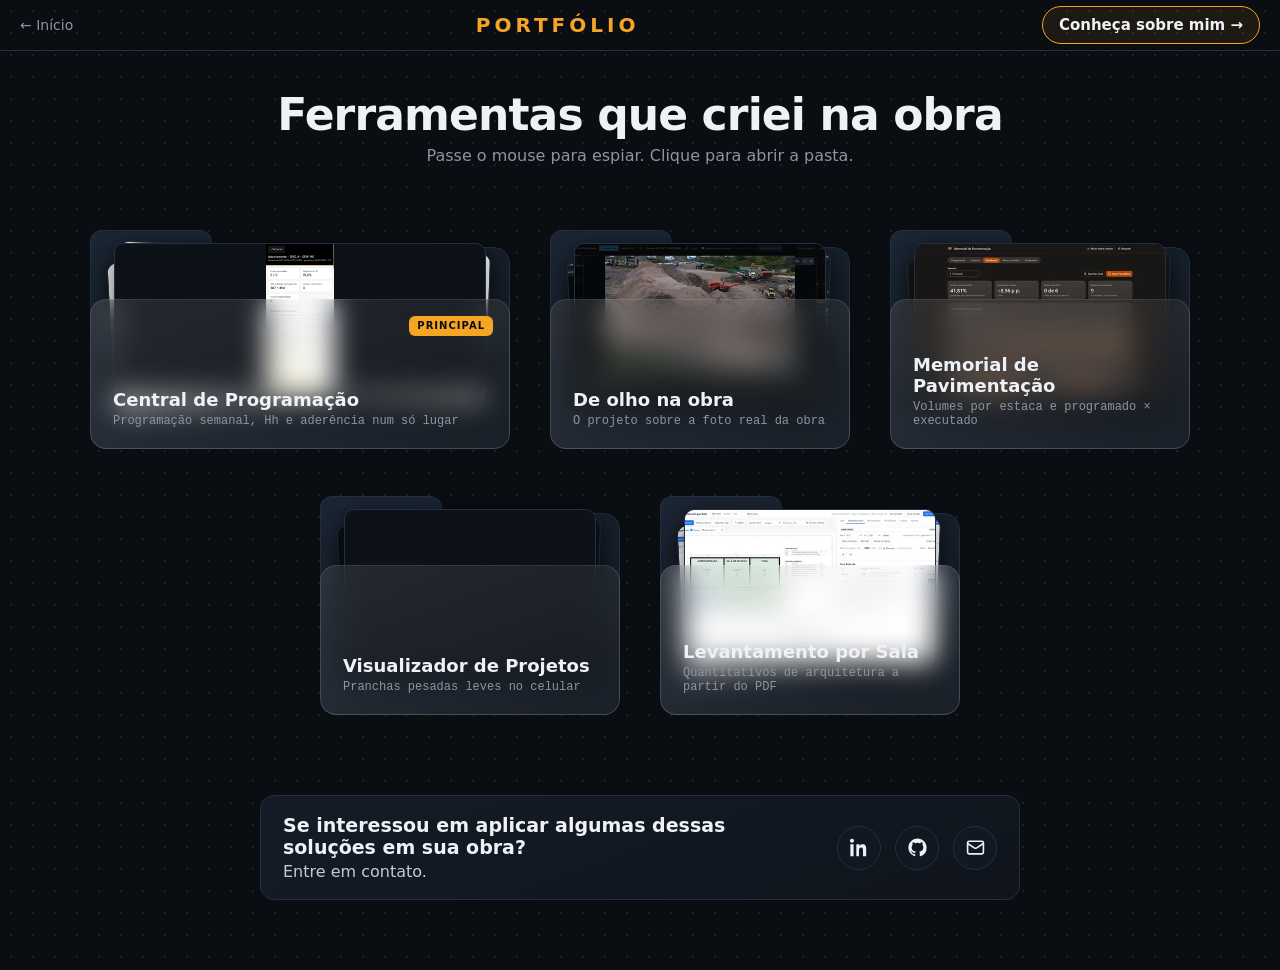
==== commit eafffd71: "feat: De olho na obra com card do sistema, figuras ABNT e estudo de caso" ====
--- a/portfolio.html
+++ b/portfolio.html
@@ -6,9 +6,9 @@
 <meta name="viewport" content="width=device-width, initial-scale=1">
 <meta name="theme-color" content="#0a0d12">
 <title>Portfólio · Luiz Costa</title>
-<meta name="description" content="Ferramentas que Luiz Costa criou na obra: Central de Programação, Mapa Geral, Memorial de Pavimentação e mais.">
+<meta name="description" content="Ferramentas que Luiz Costa criou na obra: Central de Programação, De olho na obra, Memorial de Pavimentação e mais.">
 <meta property="og:title" content="Portfólio · Luiz Costa">
-<meta property="og:description" content="Ferramentas que Luiz Costa criou na obra: Central de Programação, Mapa Geral, Memorial de Pavimentação e mais.">
+<meta property="og:description" content="Ferramentas que Luiz Costa criou na obra: Central de Programação, De olho na obra, Memorial de Pavimentação e mais.">
 <meta property="og:type" content="website">
 <meta property="og:url" content="https://luizcostaparker-creator.github.io/portfolio/portfolio.html">
 <meta property="og:locale" content="pt_BR">
@@ -50,6 +50,6 @@
   </div>
 </div>
 
-<script type="module" src="js/pastas.js?v=3"></script>
+<script type="module" src="js/pastas.js?v=4"></script>
 </body>
 </html>
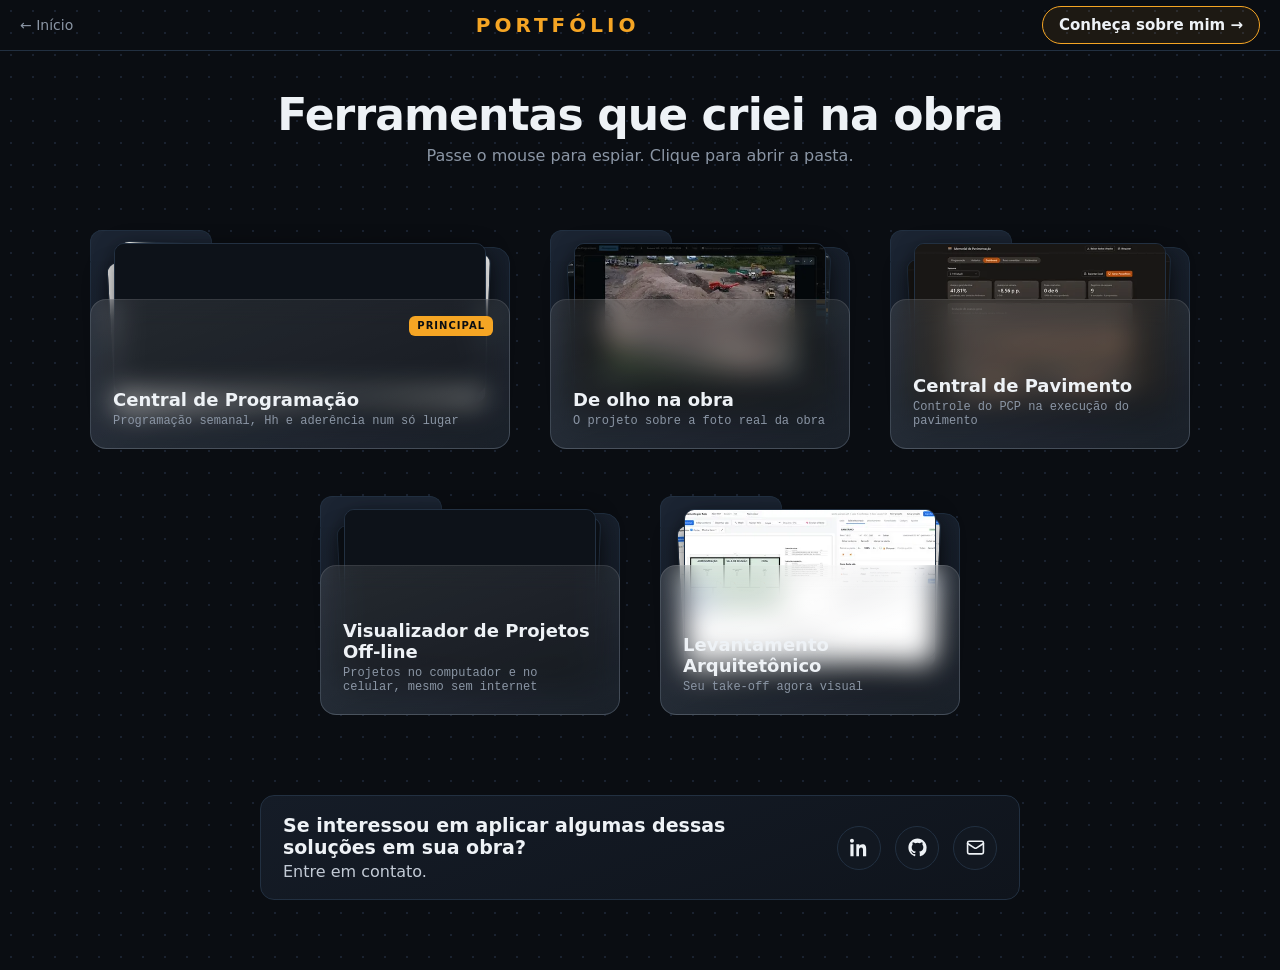
==== commit 41477ee0: "feat: Central de Pavimento, Visualizador Off-line e Levantamento Arquitetônico no novo padrão" ====
--- a/portfolio.html
+++ b/portfolio.html
@@ -6,9 +6,9 @@
 <meta name="viewport" content="width=device-width, initial-scale=1">
 <meta name="theme-color" content="#0a0d12">
 <title>Portfólio · Luiz Costa</title>
-<meta name="description" content="Ferramentas que Luiz Costa criou na obra: Central de Programação, De olho na obra, Memorial de Pavimentação e mais.">
+<meta name="description" content="Ferramentas que Luiz Costa criou na obra: Central de Programação, De olho na obra, Central de Pavimento e mais.">
 <meta property="og:title" content="Portfólio · Luiz Costa">
-<meta property="og:description" content="Ferramentas que Luiz Costa criou na obra: Central de Programação, De olho na obra, Memorial de Pavimentação e mais.">
+<meta property="og:description" content="Ferramentas que Luiz Costa criou na obra: Central de Programação, De olho na obra, Central de Pavimento e mais.">
 <meta property="og:type" content="website">
 <meta property="og:url" content="https://luizcostaparker-creator.github.io/portfolio/portfolio.html">
 <meta property="og:locale" content="pt_BR">
@@ -50,6 +50,6 @@
   </div>
 </div>
 
-<script type="module" src="js/pastas.js?v=4"></script>
+<script type="module" src="js/pastas.js?v=7"></script>
 </body>
 </html>
